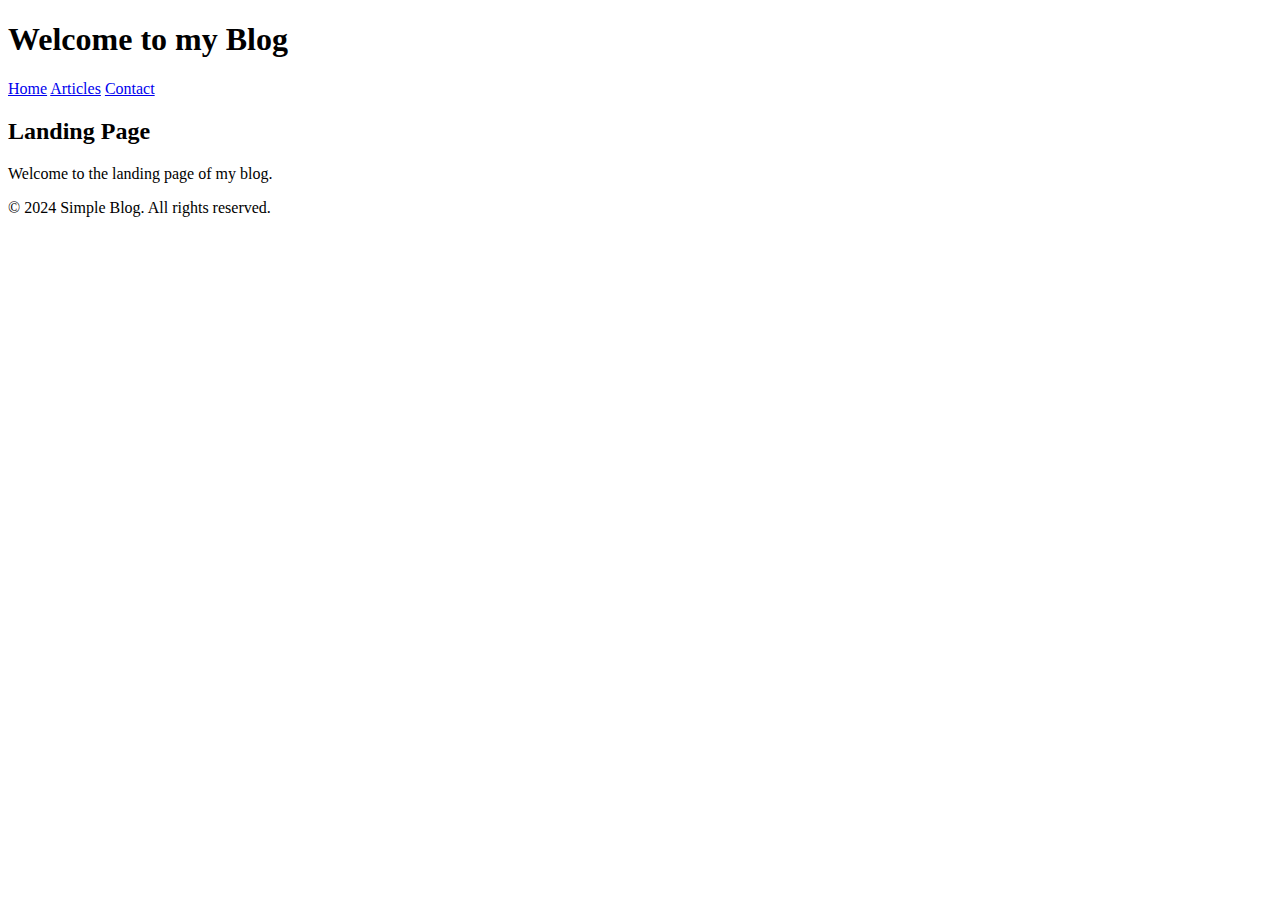
==== index.html @ c7c775a9 "created website structure" ====
<!DOCTYPE html>
<html lang="en">
<head>
    <meta charset="UTF-8">
    <meta name="viewport" content="width=device-width, initial-scale=1.0">
    <title>My blog</title>
</head>
<body>
    <header>
        <h1>Welcome to my Blog</h1>
    </header>
    <nav>
        <a href="index.html">Home</a>
        <a href="article.html">Articles</a>
        <a href="contact.html">Contact</a>
    </nav>
    <div class="content">
        <h2>Landing Page</h2>
        <p>Welcome to the landing page of my blog.</p>
    </div>
    <footer>
        <p>&copy; 2024 Simple Blog. All rights reserved.</p>
    </footer>

</body>
</html>
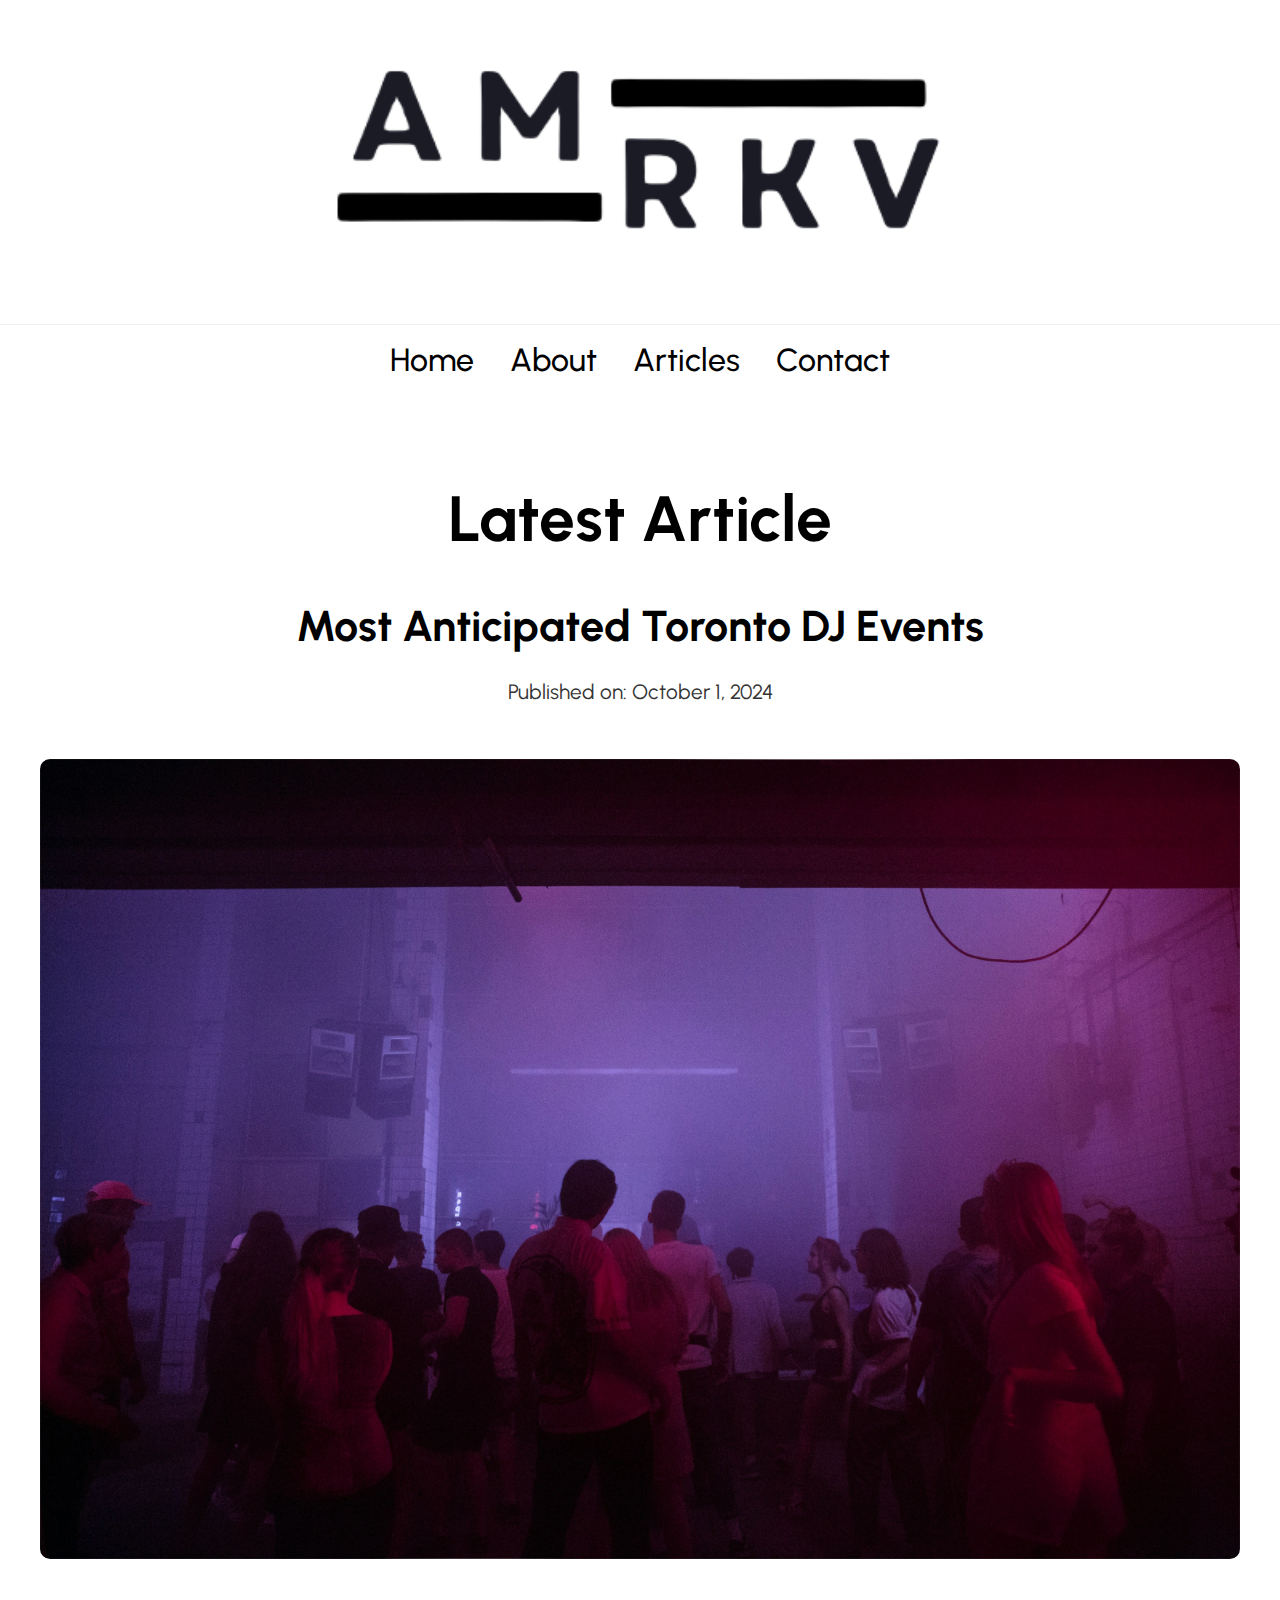
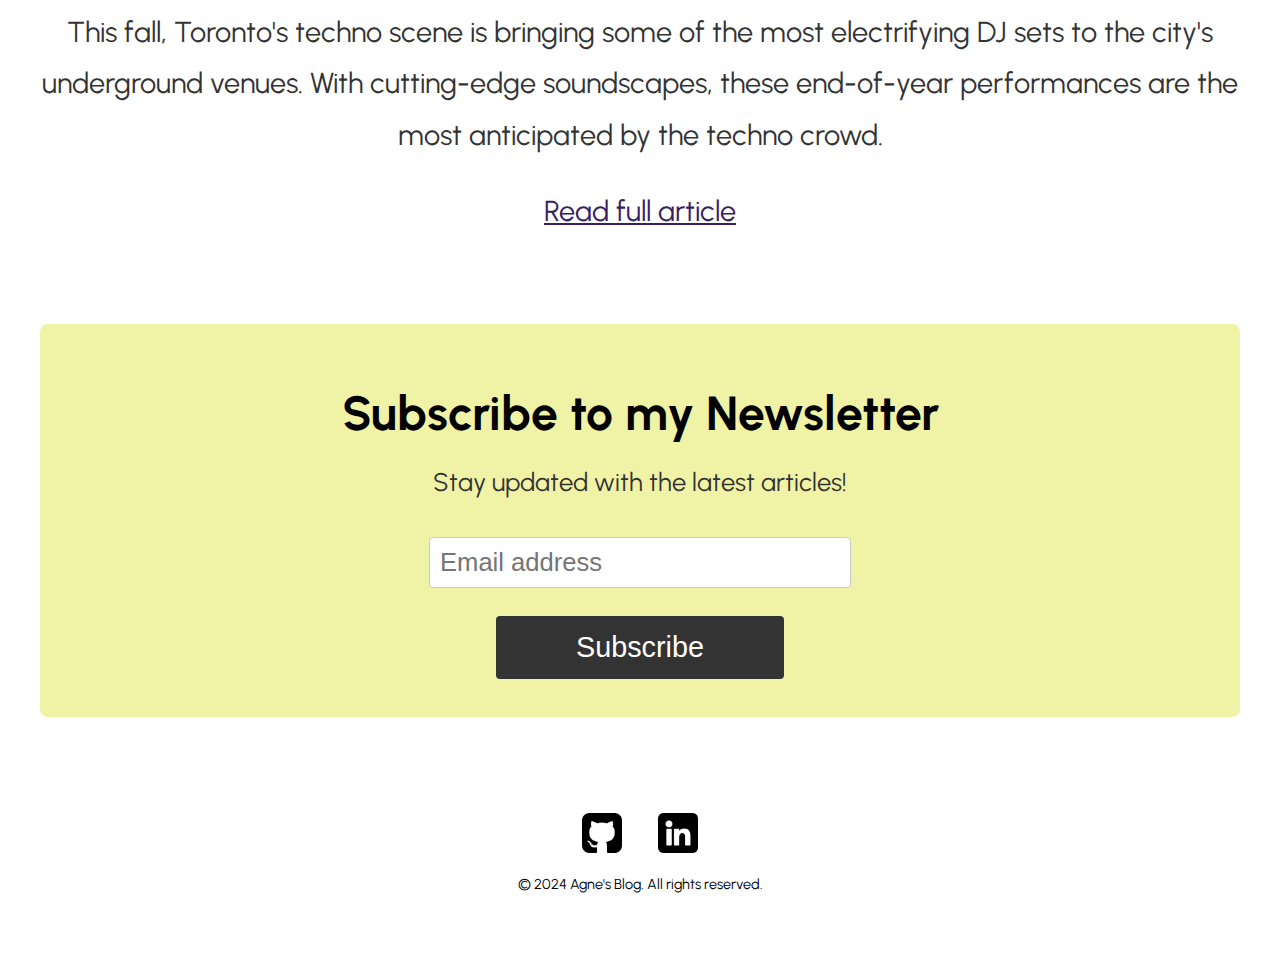
==== commit 4fefd937: "added content, styling and readme" ====
--- a/index.html
+++ b/index.html
@@ -1,26 +1,90 @@
 <!DOCTYPE html>
 <html lang="en">
-<head>
-    <meta charset="UTF-8">
-    <meta name="viewport" content="width=device-width, initial-scale=1.0">
-    <title>My blog</title>
-</head>
-<body>
+  <head>
+    <meta charset="UTF-8" />
+    <meta name="viewport" content="width=device-width, initial-scale=1.0" />
+    <link rel="preconnect" href="https://fonts.googleapis.com" />
+    <link rel="preconnect" href="https://fonts.gstatic.com" crossorigin />
+    <link
+      href="https://fonts.googleapis.com/css2?family=Urbanist:ital,wght@0,100..900;1,100..900&display=swap"
+      rel="stylesheet"
+    />
+    <title>Agne's Blog</title>
+    <link rel="stylesheet" href="style.css" />
+    <style>
+      #thank-you-message {
+        display: none;
+      }
+    </style>
+  </head>
+  <body>
     <header>
-        <h1>Welcome to my Blog</h1>
+      <div class="logo-container">
+        <img src="assets/logo.png" alt="Logo" class="logo" />
+      </div>
     </header>
+
     <nav>
-        <a href="index.html">Home</a>
-        <a href="article.html">Articles</a>
-        <a href="contact.html">Contact</a>
+      <a href="index.html">Home</a>
+      <a href="about.html">About</a>
+      <a href="article.html">Articles</a>
+      <a href="contact.html">Contact</a>
     </nav>
+
     <div class="content">
-        <h2>Landing Page</h2>
-        <p>Welcome to the landing page of my blog.</p>
+      <div class="article">
+      <h2>Latest Article</h2>
+      <article>
+        <h3>Most Anticipated Toronto DJ Events</h3>
+        <p class="date">Published on: October 1, 2024</p>
+        <img src="assets/rave.jpg" alt="Rave scene" />
+        <p>
+          This fall, Toronto's techno scene is bringing some of the most
+          electrifying DJ sets to the city's underground venues. With
+          cutting-edge soundscapes, these end-of-year performances are the most
+          anticipated by the techno crowd.
+        </p>
+        <a href="article.html">Read full article</a>
+      </article>
+
+      <div class="newsletter-signup">
+        <h2>Subscribe to my Newsletter</h2>
+        <p>Stay updated with the latest articles!</p>
+        <form id="newsletter-form">
+          <input
+            type="email"
+            name="email"
+            placeholder="Email address"
+            required
+          />
+          <input type="submit" value="Subscribe" />
+        </form>
+        <p id="thank-you-message">
+          Thank you for subscribing to my newsletter!
+        </p>
+      </div>
     </div>
+  </div>
+
     <footer>
-        <p>&copy; 2024 Simple Blog. All rights reserved.</p>
+      <div class="social-links">
+        <a href="https://github.com/amrkv526" target="_blank"
+          ><img src="assets/github.png" alt="Github" width="40" height="40"
+        /></a>
+        <a href="https://www.linkedin.com/in/agne-m-38297160/" target="_blank"
+          ><img src="assets/linkedin.png" alt="LinkedIn" width="40" height="40"
+        /></a>
+      </div>
+      <p>&copy; 2024 Agne's Blog. All rights reserved.</p>
     </footer>
 
-</body>
-</html>+    <script>
+      document
+        .getElementById("newsletter-form")
+        .addEventListener("submit", function (event) {
+          event.preventDefault();
+          document.getElementById("thank-you-message").style.display = "block";
+        });
+    </script>
+  </body>
+</html>
--- a/style.css
+++ b/style.css
@@ -0,0 +1,447 @@
+/* Global */
+
+:root {
+  --black: #000;
+  --white: #fff;
+  --gray-light: #f0f0f0;
+  --gray-dark: #333;
+  --accent: #822e81ff;
+  --rose: #aa6373ff;
+  --vanilla: #f0f2a6ff;
+  --russian-violet: #392061ff;
+  --raisin-black: #1a1b25ff;
+}
+
+body {
+  font-family: "Urbanist", sans-serif;
+  background-color: var(--white);
+  color: var(--gray-dark);
+  margin: 0;
+  padding: 0;
+}
+
+h1,
+h2,
+h3 {
+  color: var(--black);
+  font-weight: 700;
+}
+
+h1 {
+  font-size: 5rem;
+  text-align: center;
+  padding: 1rem 0;
+  border-bottom: 1px solid var(--gray-light);
+}
+
+h2,
+h3 {
+  margin-bottom: 1rem;
+}
+
+
+a {
+  text-decoration: none;
+  color: var(--black);
+}
+
+a:hover {
+  color: var(--rose);
+  transition: color 0.3s ease;
+}
+
+/* Header */
+
+.logo-container {
+  text-align: center;
+  margin: 20px 0;
+}
+
+.logo {
+  width: 800px;
+}
+
+header h1 {
+  margin: 0;
+  padding: 10px 0;
+  font-size: 2.5rem;
+}
+
+header {
+  background-color: var(--white);
+  border-bottom: 1px solid var(--gray-light);
+  padding: 1rem 2rem;
+}
+
+nav {
+  text-align: center;
+  padding: 1rem;
+}
+
+nav a {
+  margin: 0 1rem;
+  font-size: 2rem;
+  font-weight: 500;
+  color: var(--black);
+}
+
+nav a:hover {
+  color: var(--rose);
+}
+
+
+/* Content */
+.content {
+  padding: 2rem;
+  max-width: 1200px;
+  margin: 0 auto;
+}
+
+.content h2 {
+  font-size: 4rem;
+  margin-bottom: 0.5rem;
+  text-align: center;
+}
+
+/* Article */
+
+article {
+  text-align: center;
+  font-size: 1.2rem;
+  margin-bottom: 6rem;
+}
+
+article h3 {
+  font-size: 2.7rem;
+  margin-bottom: 1rem;
+  color: var(--black);
+}
+
+article p {
+  font-size: 1.8rem;
+  line-height: 1.8;
+  color: var(--gray-dark);
+  margin-bottom: 2rem;
+}
+
+article img {
+  width: 100%; 
+  height: auto;
+  margin: 3rem auto;
+  display: block;
+  border-radius: 10px;
+}
+
+article a {
+  font-size: 1.8rem;
+  text-decoration: underline;
+  color: var(--russian-violet);
+}
+
+.date {
+  font-size: 1.3rem;
+  color: var(--gray-dark);
+}
+
+/* Newsletter Signup */
+
+.newsletter-signup {
+  max-width: 1200px; 
+  padding: 20px; 
+  background-color: var(--vanilla); 
+  border-radius: 8px; 
+  text-align: center; 
+  margin: 50px 0 auto;
+}
+
+.newsletter-signup h2 {
+  margin-bottom: 10px;
+  font-size: 3rem;
+}
+
+.newsletter-signup p {
+  margin-bottom: 40px;
+  font-size: 1.6rem;
+}
+
+.newsletter-signup form {
+  display: flex;
+  flex-direction: column;
+  align-items: center; 
+}
+
+.newsletter-signup input[type="email"] {
+  padding: 10px;
+  width: 400px; 
+  margin-bottom: 10px;
+  border: 1px solid #ccc;
+  border-radius: 4px;
+  font-size: 1.6rem;
+}
+
+.newsletter-signup input[type="submit"] {
+  padding: 10px 20px;
+  background-color: #333;
+  color: white;
+  border: none;
+  border-radius: 4px;
+  cursor: pointer;
+  font-size: 1.8rem;
+  padding: 15px 80px;
+  margin: 18px;
+}
+
+.newsletter-signup input[type="submit"]:hover {
+  background-color: var(--rose);
+  transform: scale(1.02);
+}
+
+/* Footer */
+footer {
+  background-color: var(--white);
+  padding: 4rem 0;
+  text-align: center;
+}
+
+footer .social-links a {
+  margin: 0 1rem;
+  color: var(--white);
+  font-size: 1.5rem;
+}
+
+footer .social-links a:hover {
+  color: var(--accent);
+}
+
+footer p {
+  color: var(--black);
+  font-size: 0.9rem;
+  margin-top: 1rem;
+}
+
+/* Contact Form */
+.contactform {
+  max-width: 800px; 
+  margin: 0 auto; 
+  padding: 2rem;
+  border-radius: 10px;
+  text-align: center;
+}
+
+.contactform h2 {
+  font-size: 2.1rem;
+}
+
+.contactform p {
+  font-size: 2rem;
+}
+
+.contactform label {
+  font-size: 1.8rem;
+  display: block;
+  margin-bottom: 0.3rem;
+}
+
+.contactform input,
+.contactform textarea {
+  width: 100%; 
+  padding: 1rem;
+  margin-bottom: 1rem;
+  border: 1px solid var(--black);
+  border-radius: 5px;
+  font-size: 1.2rem;
+}
+
+.contactform textarea {
+  height: 150px; 
+}
+
+.submit-button {
+  display: flex;
+  justify-content: center;
+}
+
+.contactform input[type="submit"] {
+  width: auto; 
+  background-color: var(--black);
+  color: var(--white);
+  cursor: pointer;
+  font-size: 1.8rem;
+  padding: 20px 100px;
+  border: none;
+  border-radius: 5px;
+  transition: background-color 0.3s ease, transform 0.3s ease;
+}
+
+.contactform input[type="submit"]:hover {
+  background-color: var(--rose);
+  transform: scale(1.02);
+}
+
+.thank-you-message {
+  display: flex;
+  justify-content: center;
+  align-items: center;
+  height: 100vh; 
+  text-align: center;
+}
+
+.thank-you-message h2 {
+  font-size: 2.5rem;
+  margin-bottom: 1rem;
+}
+
+.thank-you-message p {
+  font-size: 1.5rem;
+}
+
+/* About */
+
+.about ul {
+  list-style-type: none;
+  padding-left: 0;
+  font-size: 1.8rem;
+  line-height: 1.6;
+  color: var(--gray-dark);
+}
+
+.about ul li {
+  padding: 1rem 0;
+}
+
+.about {
+  max-width: 1200px;
+  margin: 0 auto;
+  padding: 2rem;
+  text-align: center;
+}
+
+.about h2 {
+  font-size: 2.5rem;
+  margin-bottom: 1.5rem;
+  color: var(--russian-violet);
+}
+
+.about p {
+  font-size: 1.8rem;
+  line-height: 1.6;
+  color: var(--gray-dark);
+  margin-bottom: 60px;
+}
+
+.about a {
+  text-decoration: underline;
+  color: var(--accent);
+}
+
+.about-me {
+  margin-top: 2rem;
+}
+
+.about-content {
+  display: flex;
+  align-items: center;
+  justify-content: center;
+  gap: 2rem;
+}
+
+.about-text {
+  flex: 1;
+}
+
+.about-image {
+  flex: 1;
+}
+
+.about-image img {
+  max-width: 100%;
+  height: auto;
+  border-radius: 10px;
+  box-shadow: 0 4px 8px rgba(0, 0, 0, 0.1);
+  margin: 40px 0;
+}
+
+/* Responsive */
+@media (max-width: 1200px) {
+  .content {
+    padding: 1rem;
+  }
+
+  nav a {
+    font-size: 1.8rem;
+  }
+
+  .newsletter-signup input[type="email"],
+  .newsletter-signup input[type="submit"] {
+    width: 300px;
+  }
+}
+
+@media (max-width: 768px) {
+  h1 {
+    font-size: 4rem;
+  }
+
+  h2 {
+    font-size: 3rem;
+  }
+
+  article h3 {
+    font-size: 2.2rem;
+  }
+
+  .logo {
+    width: 400px;
+  }
+
+  nav a {
+    font-size: 1.6rem;
+  }
+
+  article p,
+  .about p {
+    font-size: 1.6rem;
+  }
+
+  .newsletter-signup input[type="email"],
+  .newsletter-signup input[type="submit"] {
+    width: 250px;
+  }
+
+  .about-content {
+    flex-direction: column;
+  }
+
+  .about-image,
+  .about-text {
+    width: 100%;
+  }
+}
+
+@media (max-width: 480px) {
+  h1 {
+    font-size: 3rem;
+  }
+
+  h2 {
+    font-size: 2rem;
+  }
+
+  article h3 {
+    font-size: 1.8rem;
+  }
+
+  nav a {
+    font-size: 1.4rem;
+  }
+
+  article p,
+  .about p {
+    font-size: 1.4rem;
+  }
+
+  .newsletter-signup input[type="email"],
+  .newsletter-signup input[type="submit"] {
+    width: 100%;
+  }
+}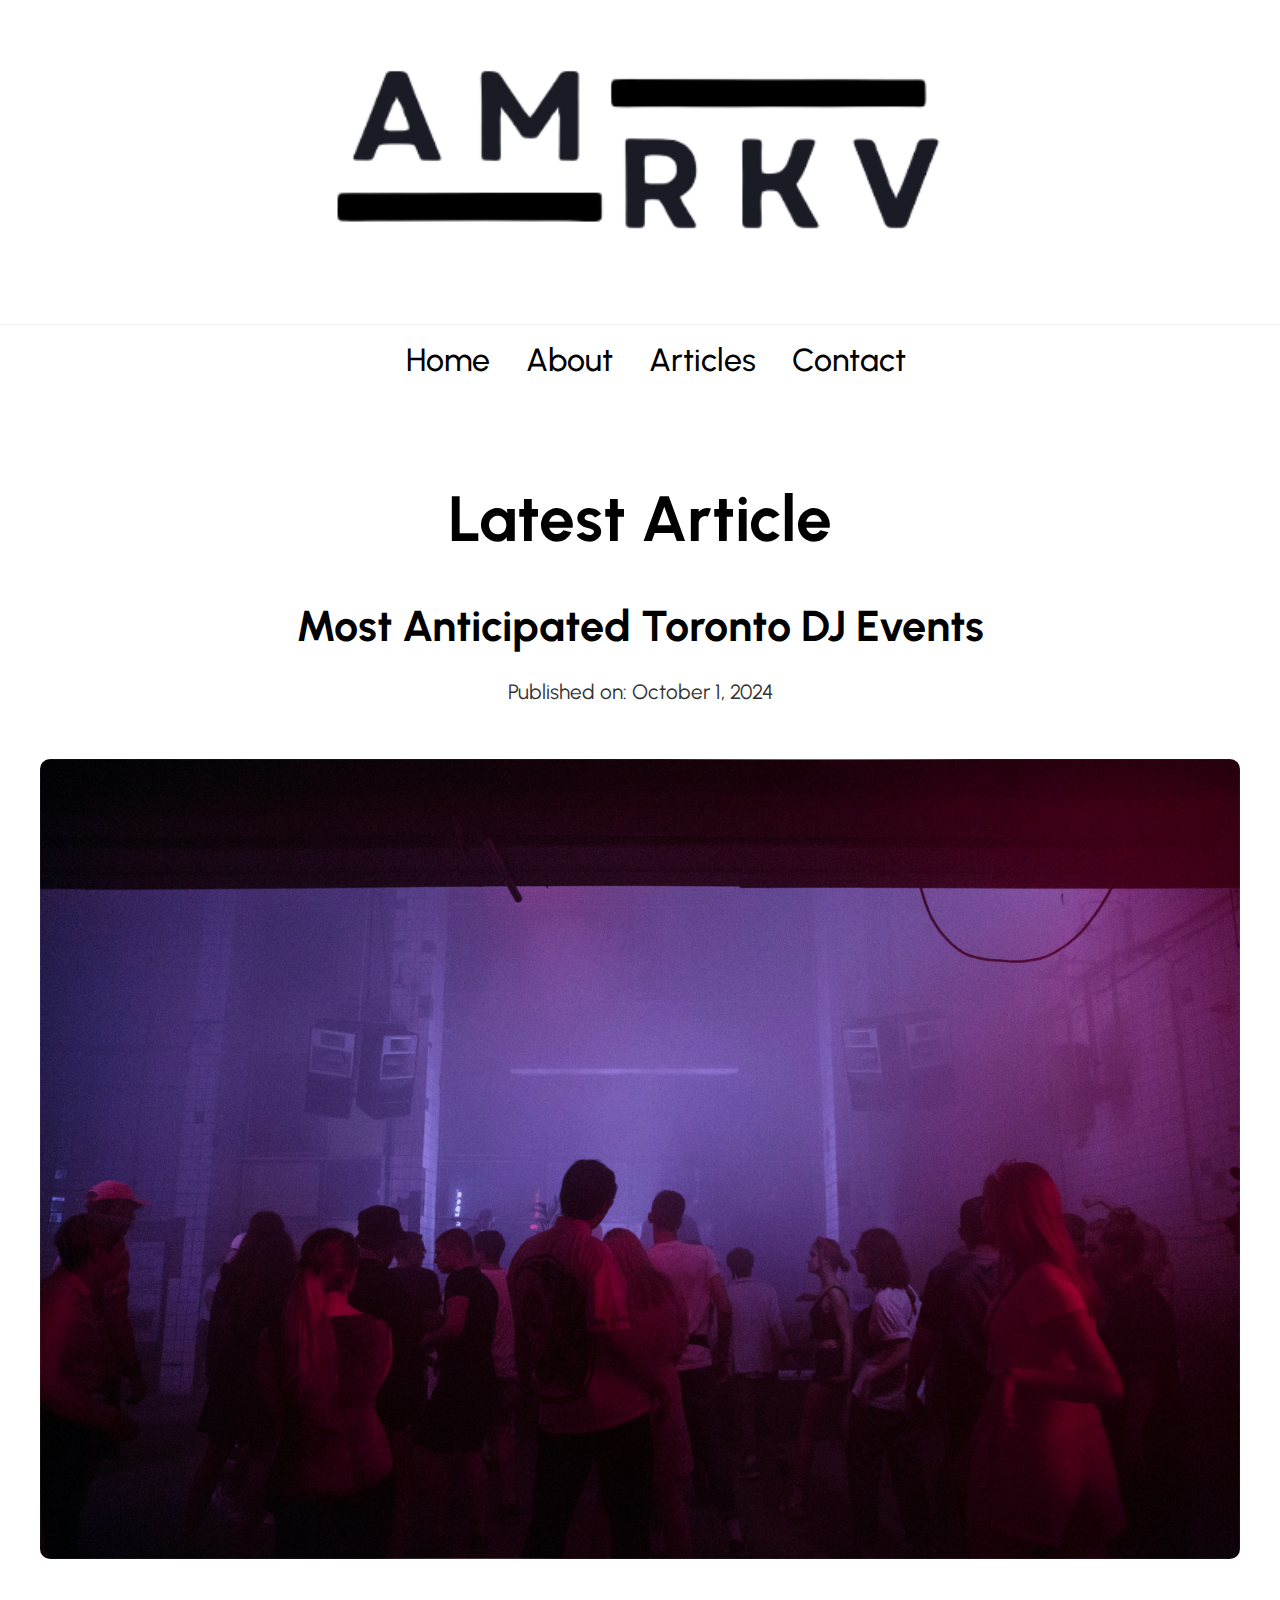
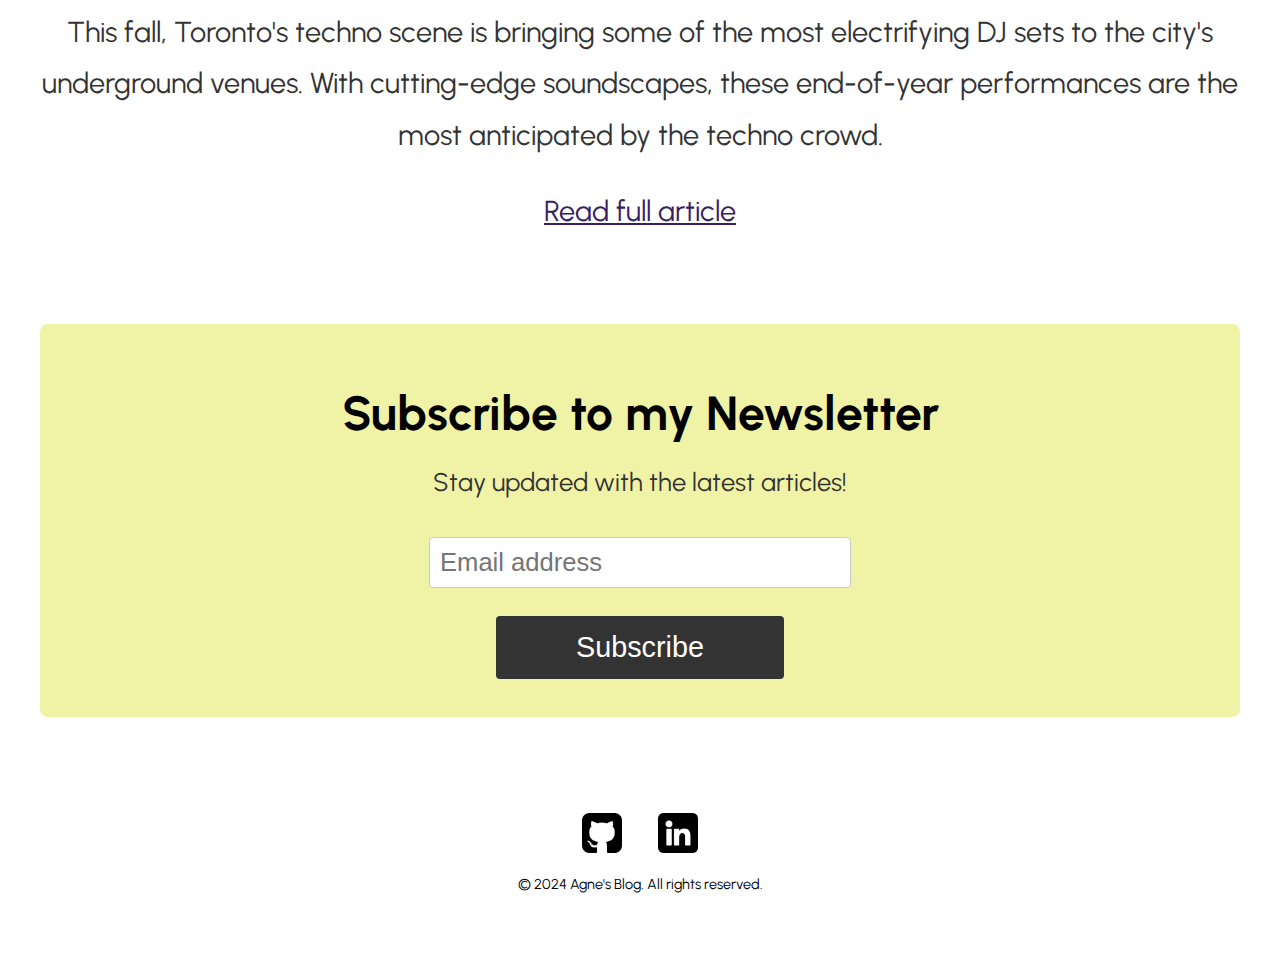
==== commit 4f1ee0d8: "made logo link to home page" ====
--- a/index.html
+++ b/index.html
@@ -20,6 +20,7 @@
   <body>
     <header>
       <div class="logo-container">
+        <a href="index.html">
         <img src="assets/logo.png" alt="Logo" class="logo" />
       </div>
     </header>
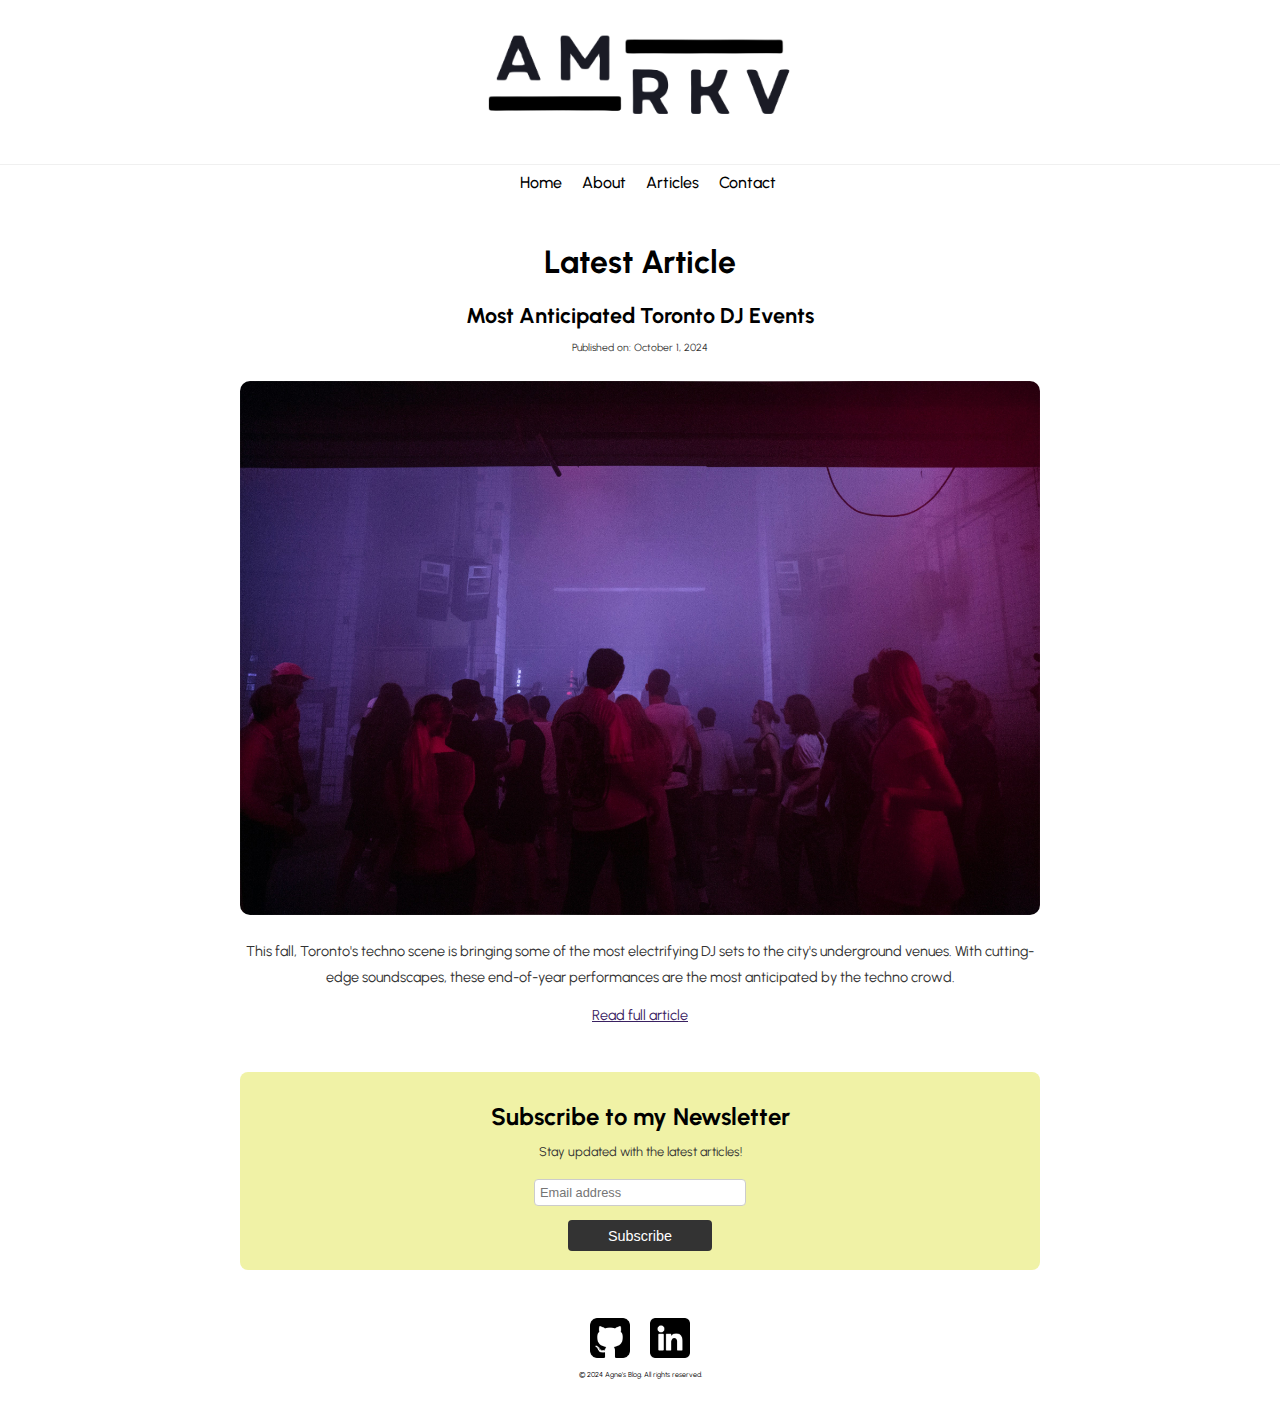
==== commit 48bb9439: "removed index from home url" ====
--- a/index.html
+++ b/index.html
@@ -20,13 +20,13 @@
   <body>
     <header>
       <div class="logo-container">
-        <a href="index.html">
+        <a href="/assets/">
         <img src="assets/logo.png" alt="Logo" class="logo" />
       </div>
     </header>
 
     <nav>
-      <a href="index.html">Home</a>
+      <a href="/">Home</a>
       <a href="about.html">About</a>
       <a href="article.html">Articles</a>
       <a href="contact.html">Contact</a>
--- a/style.css
+++ b/style.css
@@ -1,5 +1,4 @@
 /* Global */
-
 :root {
   --black: #000;
   --white: #fff;
@@ -28,17 +27,16 @@
 }
 
 h1 {
-  font-size: 5rem;
-  text-align: center;
-  padding: 1rem 0;
+  font-size: 2.5rem;
+  text-align: center;
+  padding: 0.5rem 0;
   border-bottom: 1px solid var(--gray-light);
 }
 
 h2,
 h3 {
-  margin-bottom: 1rem;
-}
-
+  margin-bottom: 0.5rem;
+}
 
 a {
   text-decoration: none;
@@ -54,33 +52,33 @@
 
 .logo-container {
   text-align: center;
-  margin: 20px 0;
+  margin: 10px 0;
 }
 
 .logo {
-  width: 800px;
+  width: 400px;
 }
 
 header h1 {
   margin: 0;
-  padding: 10px 0;
-  font-size: 2.5rem;
+  padding: 5px 0;
+  font-size: 1.25rem;
 }
 
 header {
   background-color: var(--white);
   border-bottom: 1px solid var(--gray-light);
-  padding: 1rem 2rem;
+  padding: 0.5rem 1rem;
 }
 
 nav {
   text-align: center;
-  padding: 1rem;
+  padding: 0.5rem;
 }
 
 nav a {
-  margin: 0 1rem;
-  font-size: 2rem;
+  margin: 0 0.5rem;
+  font-size: 1rem;
   font-weight: 500;
   color: var(--black);
 }
@@ -89,106 +87,104 @@
   color: var(--rose);
 }
 
-
 /* Content */
+
 .content {
-  padding: 2rem;
-  max-width: 1200px;
+  padding: 1rem;
+  max-width: 800px;
   margin: 0 auto;
 }
 
 .content h2 {
-  font-size: 4rem;
+  font-size: 2rem;
+  margin-bottom: 0.25rem;
+  text-align: center;
+}
+
+article {
+  text-align: center;
+  font-size: 0.6rem;
+  margin-bottom: 3rem;
+}
+
+article h3 {
+  font-size: 1.35rem;
   margin-bottom: 0.5rem;
-  text-align: center;
-}
-
-/* Article */
-
-article {
-  text-align: center;
-  font-size: 1.2rem;
-  margin-bottom: 6rem;
-}
-
-article h3 {
-  font-size: 2.7rem;
-  margin-bottom: 1rem;
   color: var(--black);
 }
 
 article p {
-  font-size: 1.8rem;
+  font-size: 0.9rem;
   line-height: 1.8;
   color: var(--gray-dark);
-  margin-bottom: 2rem;
+  margin-bottom: 1rem;
 }
 
 article img {
-  width: 100%; 
+  width: 100%;
   height: auto;
-  margin: 3rem auto;
+  margin: 1.5rem auto;
   display: block;
   border-radius: 10px;
 }
 
 article a {
-  font-size: 1.8rem;
+  font-size: 0.9rem;
   text-decoration: underline;
   color: var(--russian-violet);
 }
 
 .date {
-  font-size: 1.3rem;
+  font-size: 0.65rem;
   color: var(--gray-dark);
 }
 
-/* Newsletter Signup */
+/* Newsletter */
 
 .newsletter-signup {
-  max-width: 1200px; 
-  padding: 20px; 
-  background-color: var(--vanilla); 
-  border-radius: 8px; 
-  text-align: center; 
-  margin: 50px 0 auto;
+  max-width: 800px;
+  padding: 10px;
+  background-color: var(--vanilla);
+  border-radius: 8px;
+  text-align: center;
+  margin: 25px 0 auto;
 }
 
 .newsletter-signup h2 {
-  margin-bottom: 10px;
-  font-size: 3rem;
+  margin-bottom: 5px;
+  font-size: 1.5rem;
 }
 
 .newsletter-signup p {
-  margin-bottom: 40px;
-  font-size: 1.6rem;
+  margin-bottom: 20px;
+  font-size: 0.8rem;
 }
 
 .newsletter-signup form {
   display: flex;
   flex-direction: column;
-  align-items: center; 
+  align-items: center;
 }
 
 .newsletter-signup input[type="email"] {
-  padding: 10px;
-  width: 400px; 
-  margin-bottom: 10px;
+  padding: 5px;
+  width: 200px;
+  margin-bottom: 5px;
   border: 1px solid #ccc;
   border-radius: 4px;
-  font-size: 1.6rem;
+  font-size: 0.8rem;
 }
 
 .newsletter-signup input[type="submit"] {
-  padding: 10px 20px;
+  padding: 5px 10px;
   background-color: #333;
   color: white;
   border: none;
   border-radius: 4px;
   cursor: pointer;
-  font-size: 1.8rem;
-  padding: 15px 80px;
-  margin: 18px;
+  font-size: 0.9rem;
+  padding: 7.5px 40px;
+  margin: 9px;
 }
 
 .newsletter-signup input[type="submit"]:hover {
@@ -197,16 +193,17 @@
 }
 
 /* Footer */
+
 footer {
   background-color: var(--white);
-  padding: 4rem 0;
+  padding: 2rem 0;
   text-align: center;
 }
 
 footer .social-links a {
-  margin: 0 1rem;
+  margin: 0 0.5rem;
   color: var(--white);
-  font-size: 1.5rem;
+  font-size: 0.75rem;
 }
 
 footer .social-links a:hover {
@@ -215,45 +212,45 @@
 
 footer p {
   color: var(--black);
-  font-size: 0.9rem;
-  margin-top: 1rem;
-}
-
-/* Contact Form */
+  font-size: 0.45rem;
+  margin-top: 0.5rem;
+}
+
+/* Contact */
+
 .contactform {
-  max-width: 800px; 
-  margin: 0 auto; 
-  padding: 2rem;
+  max-width: 400px;
+  margin: 0 auto;
+  padding: 1rem;
   border-radius: 10px;
   text-align: center;
 }
 
 .contactform h2 {
-  font-size: 2.1rem;
+  font-size: 1.05rem;
 }
 
 .contactform p {
-  font-size: 2rem;
+  font-size: 1rem;
 }
 
 .contactform label {
-  font-size: 1.8rem;
+  font-size: 0.9rem;
   display: block;
-  margin-bottom: 0.3rem;
 }
 
 .contactform input,
 .contactform textarea {
-  width: 100%; 
-  padding: 1rem;
-  margin-bottom: 1rem;
+  width: 100%;
+  padding: 0.5rem;
+  margin-bottom: 0.2rem;
   border: 1px solid var(--black);
   border-radius: 5px;
-  font-size: 1.2rem;
+  font-size: 0.6rem;
 }
 
 .contactform textarea {
-  height: 150px; 
+  height: 75px;
 }
 
 .submit-button {
@@ -262,12 +259,12 @@
 }
 
 .contactform input[type="submit"] {
-  width: auto; 
+  width: auto;
   background-color: var(--black);
   color: var(--white);
   cursor: pointer;
-  font-size: 1.8rem;
-  padding: 20px 100px;
+  font-size: 0.9rem;
+  padding: 10px 50px;
   border: none;
   border-radius: 5px;
   transition: background-color 0.3s ease, transform 0.3s ease;
@@ -282,17 +279,17 @@
   display: flex;
   justify-content: center;
   align-items: center;
-  height: 100vh; 
+  height: 100vh;
   text-align: center;
 }
 
 .thank-you-message h2 {
-  font-size: 2.5rem;
-  margin-bottom: 1rem;
+  font-size: 1.25rem;
+  margin-bottom: 0.5rem;
 }
 
 .thank-you-message p {
-  font-size: 1.5rem;
+  font-size: 0.75rem;
 }
 
 /* About */
@@ -300,33 +297,33 @@
 .about ul {
   list-style-type: none;
   padding-left: 0;
-  font-size: 1.8rem;
+  font-size: 0.9rem;
   line-height: 1.6;
   color: var(--gray-dark);
 }
 
 .about ul li {
-  padding: 1rem 0;
+  padding: 0.5rem 0;
 }
 
 .about {
-  max-width: 1200px;
+  max-width: 800px;
   margin: 0 auto;
-  padding: 2rem;
+  padding: 1rem;
   text-align: center;
 }
 
 .about h2 {
-  font-size: 2.5rem;
-  margin-bottom: 1.5rem;
+  font-size: 1.25rem;
+  margin-bottom: 0.75rem;
   color: var(--russian-violet);
 }
 
 .about p {
-  font-size: 1.8rem;
+  font-size: 0.9rem;
   line-height: 1.6;
   color: var(--gray-dark);
-  margin-bottom: 60px;
+  margin-bottom: 30px;
 }
 
 .about a {
@@ -335,14 +332,14 @@
 }
 
 .about-me {
-  margin-top: 2rem;
+  margin-top: 1rem;
 }
 
 .about-content {
   display: flex;
   align-items: center;
   justify-content: center;
-  gap: 2rem;
+  gap: 1rem;
 }
 
 .about-text {
@@ -358,54 +355,55 @@
   height: auto;
   border-radius: 10px;
   box-shadow: 0 4px 8px rgba(0, 0, 0, 0.1);
-  margin: 40px 0;
+  margin: 20px 0;
 }
 
 /* Responsive */
+
 @media (max-width: 1200px) {
   .content {
-    padding: 1rem;
+    padding: 0.5rem;
   }
 
   nav a {
-    font-size: 1.8rem;
+    font-size: 0.9rem;
   }
 
   .newsletter-signup input[type="email"],
   .newsletter-signup input[type="submit"] {
-    width: 300px;
+    width: 150px;
   }
 }
 
 @media (max-width: 768px) {
   h1 {
-    font-size: 4rem;
+    font-size: 2rem;
   }
 
   h2 {
-    font-size: 3rem;
+    font-size: 1.5rem;
   }
 
   article h3 {
-    font-size: 2.2rem;
+    font-size: 1.1rem;
   }
 
   .logo {
-    width: 400px;
+    width: 200px;
   }
 
   nav a {
-    font-size: 1.6rem;
+    font-size: 0.8rem;
   }
 
   article p,
   .about p {
-    font-size: 1.6rem;
+    font-size: 0.8rem;
   }
 
   .newsletter-signup input[type="email"],
   .newsletter-signup input[type="submit"] {
-    width: 250px;
+    width: 125px;
   }
 
   .about-content {
@@ -420,28 +418,28 @@
 
 @media (max-width: 480px) {
   h1 {
-    font-size: 3rem;
+    font-size: 1.5rem;
   }
 
   h2 {
-    font-size: 2rem;
+    font-size: 1rem;
   }
 
   article h3 {
-    font-size: 1.8rem;
+    font-size: 0.9rem;
   }
 
   nav a {
-    font-size: 1.4rem;
+    font-size: 0.7rem;
   }
 
   article p,
   .about p {
-    font-size: 1.4rem;
+    font-size: 0.7rem;
   }
 
   .newsletter-signup input[type="email"],
   .newsletter-signup input[type="submit"] {
     width: 100%;
   }
-}+}
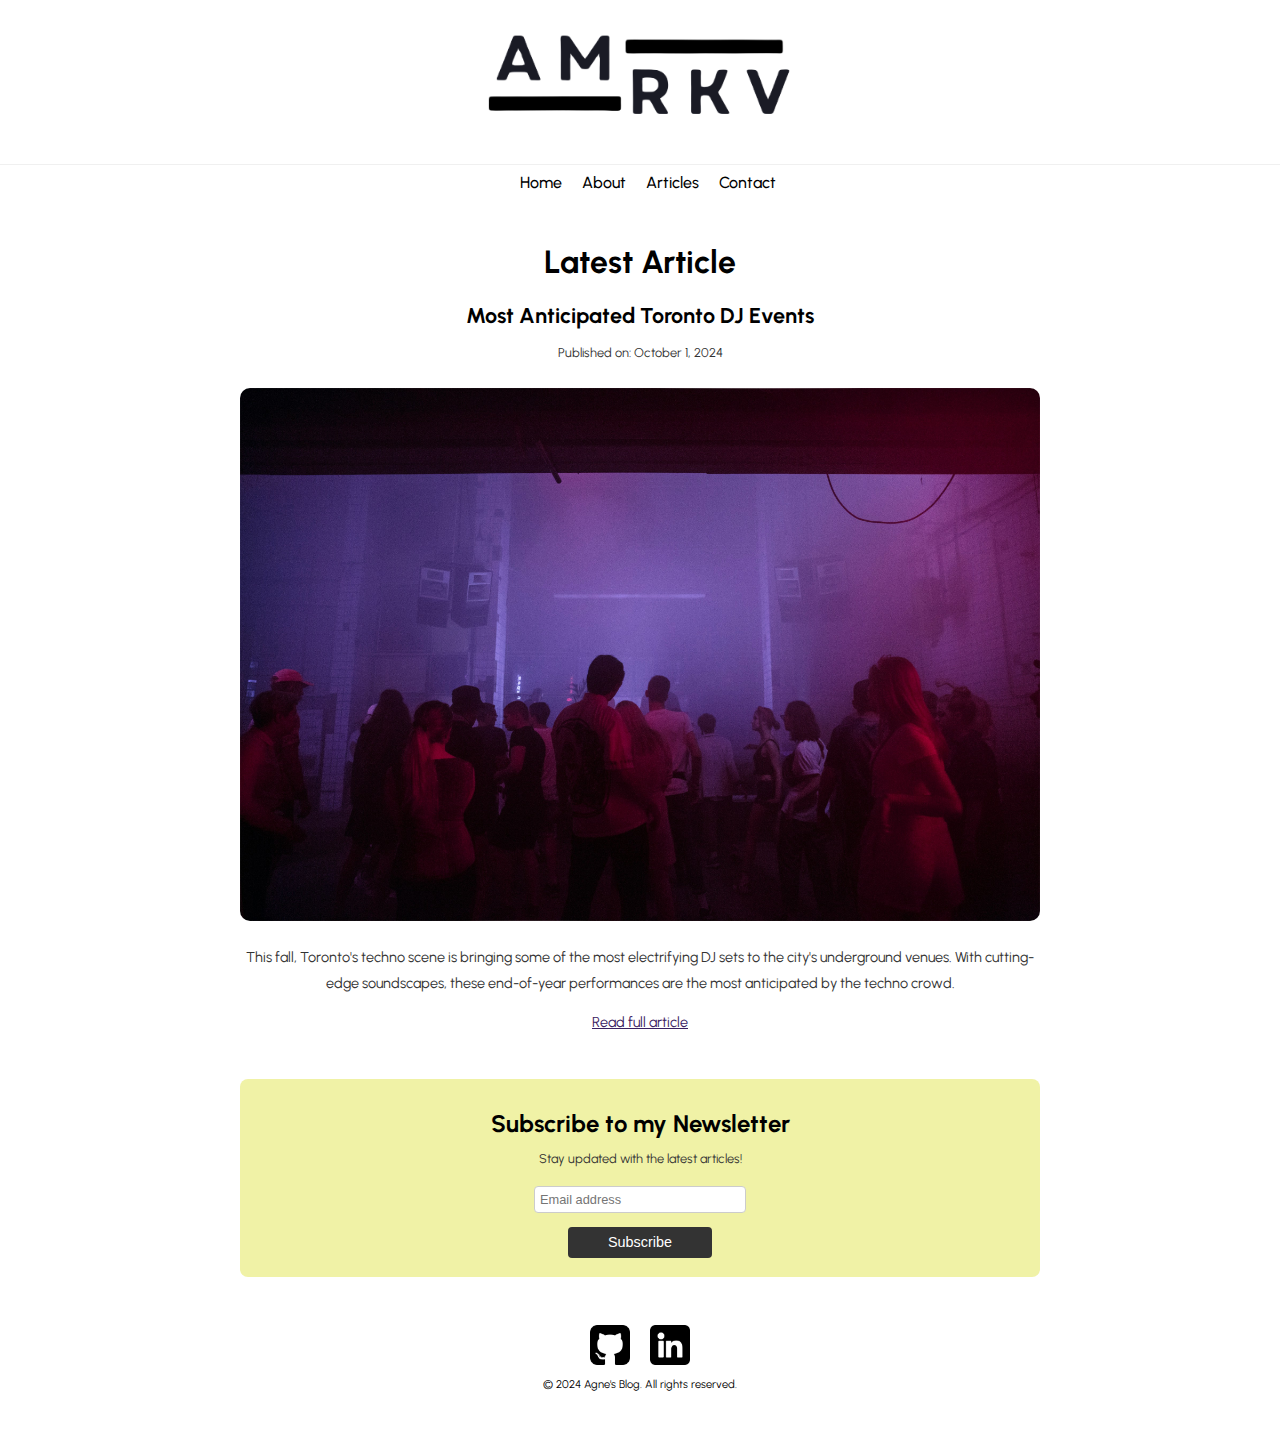
==== commit 78bbc8c5: "reverted index removal from home links" ====
--- a/index.html
+++ b/index.html
@@ -20,13 +20,13 @@
   <body>
     <header>
       <div class="logo-container">
-        <a href="/assets/">
+        <a href="/index.html">
         <img src="assets/logo.png" alt="Logo" class="logo" />
       </div>
     </header>
 
     <nav>
-      <a href="/">Home</a>
+      <a href="/index.html">Home</a>
       <a href="about.html">About</a>
       <a href="article.html">Articles</a>
       <a href="contact.html">Contact</a>
--- a/style.css
+++ b/style.css
@@ -135,7 +135,7 @@
 }
 
 .date {
-  font-size: 0.65rem;
+  font-size: 0.8rem;
   color: var(--gray-dark);
 }
 
@@ -212,7 +212,7 @@
 
 footer p {
   color: var(--black);
-  font-size: 0.45rem;
+  font-size: 0.7rem;
   margin-top: 0.5rem;
 }
 
